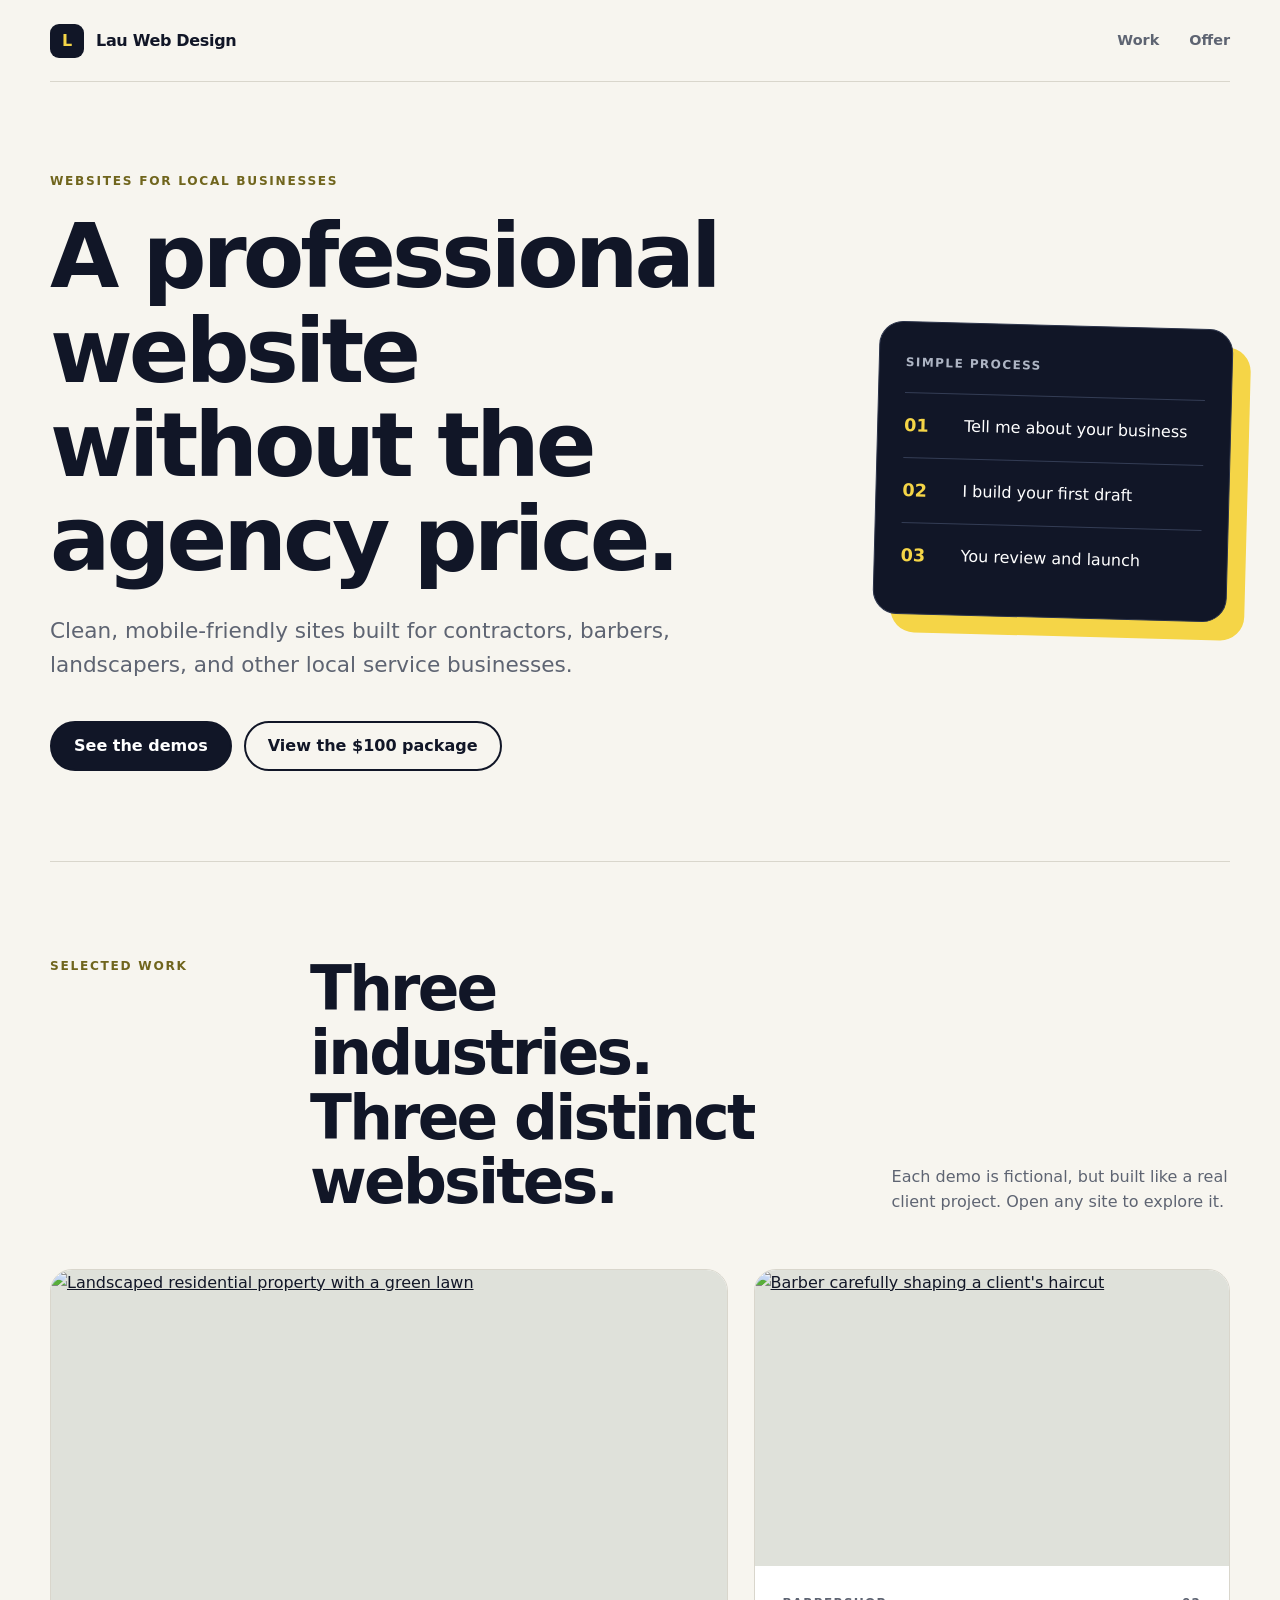
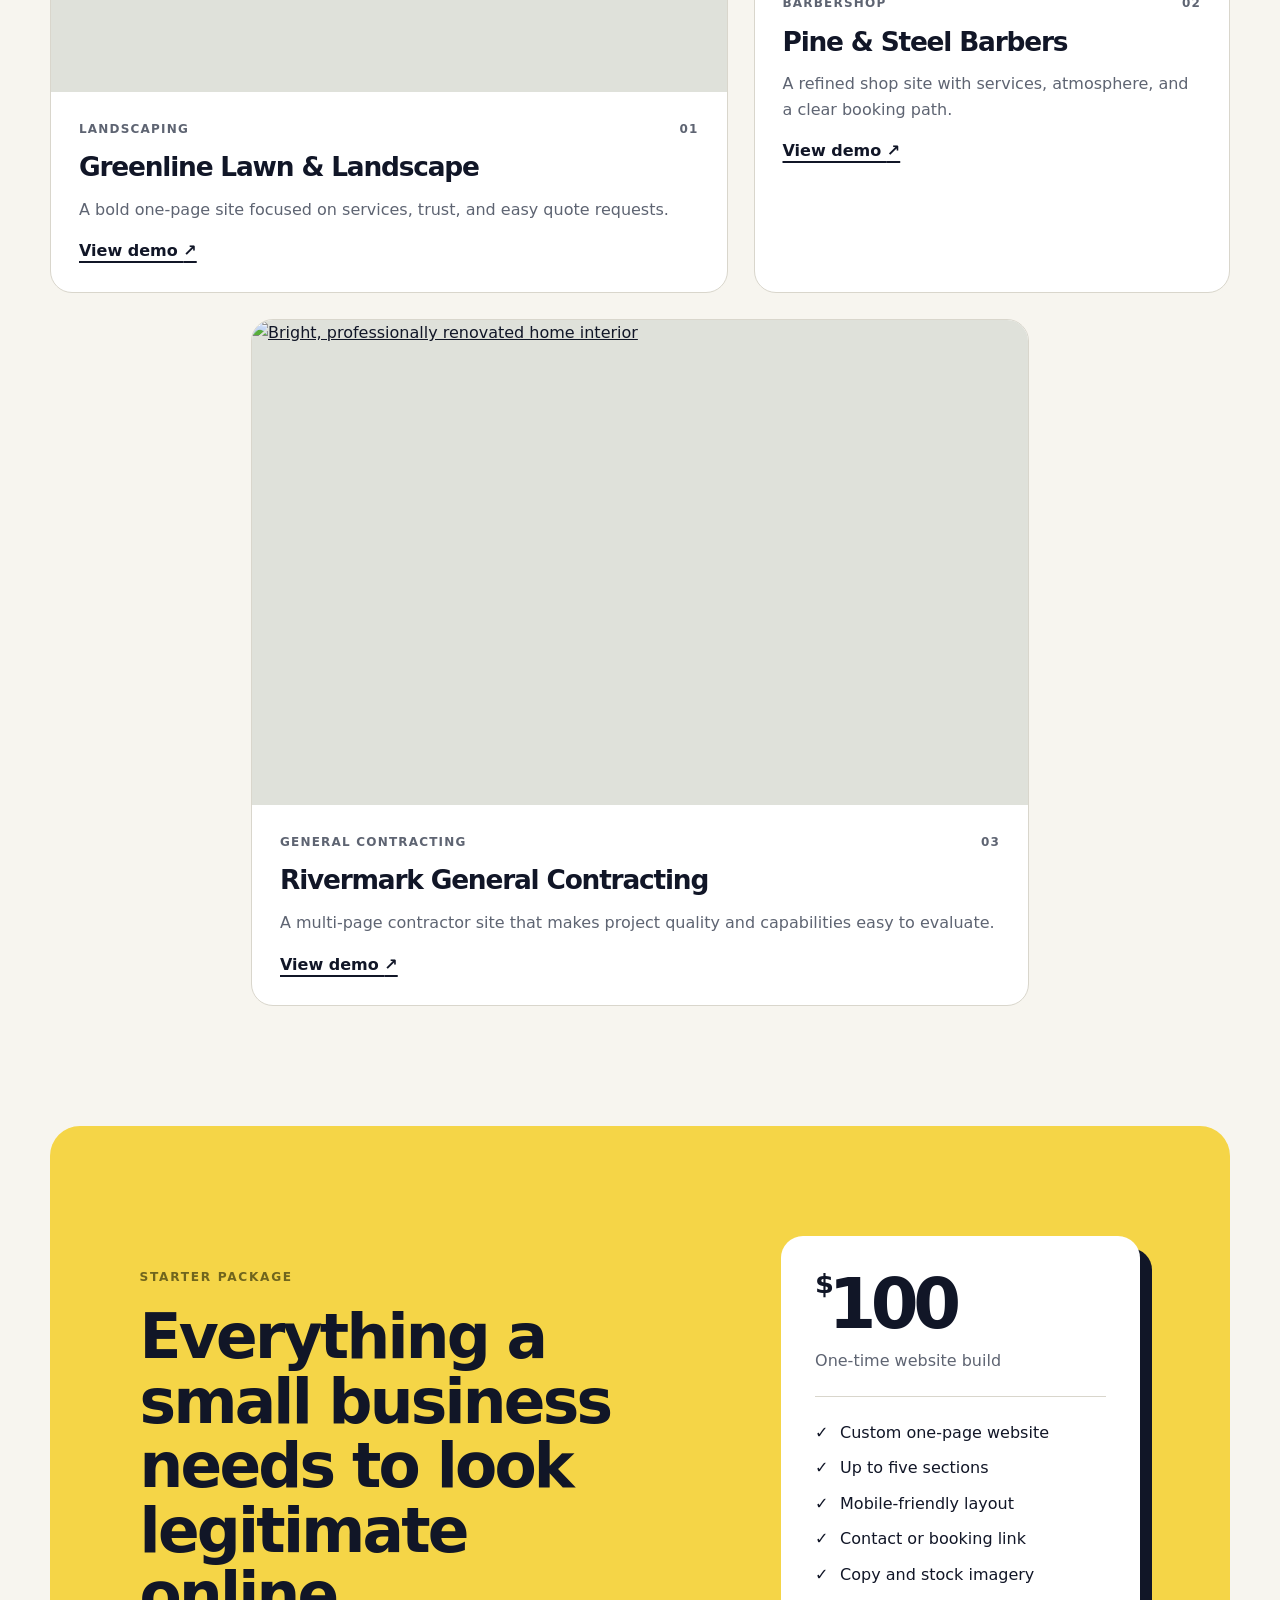
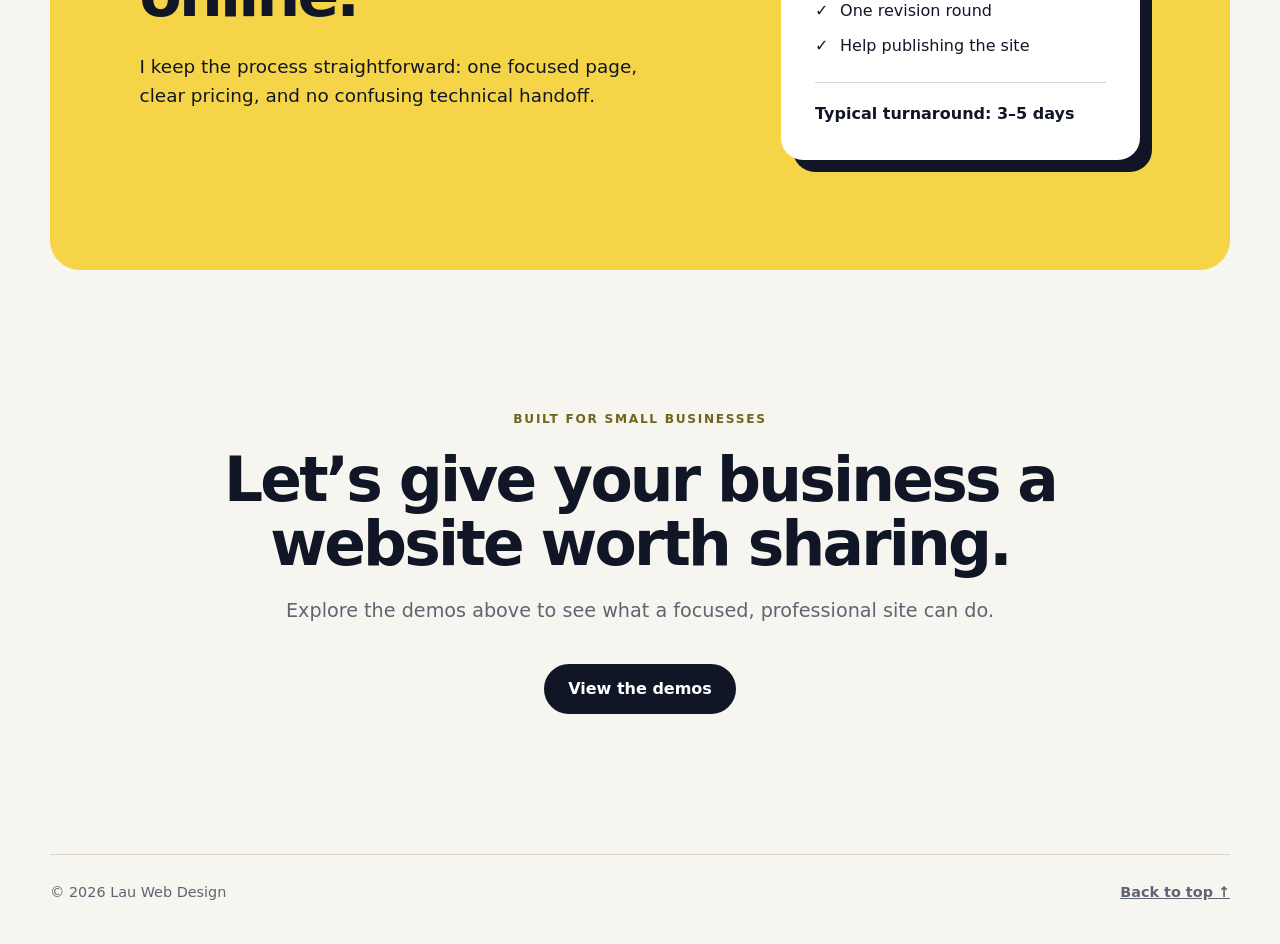
==== index.html @ 6df3958f "Add portfolio homepage" ====
<!doctype html>
<html lang="en">
<head>
  <meta charset="utf-8">
  <meta name="viewport" content="width=device-width, initial-scale=1">
  <meta name="description" content="Affordable, polished websites for local service businesses.">
  <title>Lau Web Design | Websites for Local Businesses</title>
  <link rel="icon" type="image/svg+xml" href="data:image/svg+xml,%3Csvg xmlns='http://www.w3.org/2000/svg' viewBox='0 0 64 64'%3E%3Crect width='64' height='64' rx='15' fill='%23111627'/%3E%3Cpath d='M18 14v36h28v-9H28V14z' fill='%23f5d547'/%3E%3C/svg%3E">
  <link rel="stylesheet" href="styles.css">
</head>
<body>
  <header class="site-header">
    <a class="brand" href="#top" aria-label="Lau Web Design home">
      <span class="brand-mark">L</span>
      <span>Lau Web Design</span>
    </a>
    <nav aria-label="Primary navigation">
      <a href="#work">Work</a>
      <a href="#offer">Offer</a>
    </nav>
  </header>

  <main id="top">
    <section class="hero" aria-labelledby="hero-title">
      <div class="hero-copy">
        <p class="eyebrow">Websites for local businesses</p>
        <h1 id="hero-title">A professional website without the agency price.</h1>
        <p class="hero-text">Clean, mobile-friendly sites built for contractors, barbers, landscapers, and other local service businesses.</p>
        <div class="hero-actions">
          <a class="button button-primary" href="#work">See the demos</a>
          <a class="button button-secondary" href="#offer">View the $100 package</a>
        </div>
      </div>
      <div class="hero-panel" aria-hidden="true">
        <span class="panel-label">Simple process</span>
        <ol>
          <li><strong>01</strong><span>Tell me about your business</span></li>
          <li><strong>02</strong><span>I build your first draft</span></li>
          <li><strong>03</strong><span>You review and launch</span></li>
        </ol>
      </div>
    </section>

    <section class="work" id="work" aria-labelledby="work-title">
      <div class="section-heading">
        <p class="eyebrow">Selected work</p>
        <h2 id="work-title">Three industries. Three distinct websites.</h2>
        <p>Each demo is fictional, but built like a real client project. Open any site to explore it.</p>
      </div>

      <div class="project-grid">
        <article class="project-card project-greenline">
          <a class="project-image" href="greenline/" aria-label="Open Greenline Lawn and Landscape demo">
            <img src="greenline/landscape.jpg" alt="Landscaped residential property with a green lawn">
          </a>
          <div class="project-body">
            <div><span class="project-type">Landscaping</span><span class="project-number">01</span></div>
            <h3>Greenline Lawn &amp; Landscape</h3>
            <p>A bold one-page site focused on services, trust, and easy quote requests.</p>
            <a class="text-link" href="greenline/">View demo <span aria-hidden="true">↗</span></a>
          </div>
        </article>

        <article class="project-card project-pine">
          <a class="project-image" href="pine-and-steel/" aria-label="Open Pine and Steel Barbers demo">
            <img src="pine-and-steel/hero-barber.jpg" alt="Barber carefully shaping a client's haircut">
          </a>
          <div class="project-body">
            <div><span class="project-type">Barbershop</span><span class="project-number">02</span></div>
            <h3>Pine &amp; Steel Barbers</h3>
            <p>A refined shop site with services, atmosphere, and a clear booking path.</p>
            <a class="text-link" href="pine-and-steel/">View demo <span aria-hidden="true">↗</span></a>
          </div>
        </article>

        <article class="project-card project-rivermark">
          <a class="project-image" href="rivermark/" aria-label="Open Rivermark General Contracting demo">
            <img src="rivermark/images/hero.jpg" alt="Bright, professionally renovated home interior">
          </a>
          <div class="project-body">
            <div><span class="project-type">General contracting</span><span class="project-number">03</span></div>
            <h3>Rivermark General Contracting</h3>
            <p>A multi-page contractor site that makes project quality and capabilities easy to evaluate.</p>
            <a class="text-link" href="rivermark/">View demo <span aria-hidden="true">↗</span></a>
          </div>
        </article>
      </div>
    </section>

    <section class="offer" id="offer" aria-labelledby="offer-title">
      <div class="offer-copy">
        <p class="eyebrow">Starter package</p>
        <h2 id="offer-title">Everything a small business needs to look legitimate online.</h2>
        <p>I keep the process straightforward: one focused page, clear pricing, and no confusing technical handoff.</p>
      </div>
      <div class="price-card">
        <div class="price"><span>$</span>100</div>
        <p class="price-note">One-time website build</p>
        <ul>
          <li>Custom one-page website</li>
          <li>Up to five sections</li>
          <li>Mobile-friendly layout</li>
          <li>Contact or booking link</li>
          <li>Copy and stock imagery</li>
          <li>One revision round</li>
          <li>Help publishing the site</li>
        </ul>
        <p class="timeline">Typical turnaround: 3–5 days</p>
      </div>
    </section>

    <section class="contact" aria-labelledby="contact-title">
      <p class="eyebrow">Built for small businesses</p>
      <h2 id="contact-title">Let’s give your business a website worth sharing.</h2>
      <p>Explore the demos above to see what a focused, professional site can do.</p>
      <a class="button button-contact" href="#work">View the demos</a>
    </section>
  </main>

  <footer>
    <span>© 2026 Lau Web Design</span>
    <a href="#top">Back to top ↑</a>
  </footer>
</body>
</html>
---- styles.css ----
:root {
  color-scheme: light;
  --ink: #111627;
  --paper: #f7f5ef;
  --white: #ffffff;
  --accent: #f5d547;
  --muted: #5e6472;
  --line: #d9d6cc;
}

* { box-sizing: border-box; }
html { scroll-behavior: smooth; }
body {
  margin: 0;
  background: var(--paper);
  color: var(--ink);
  font-family: Inter, ui-sans-serif, system-ui, -apple-system, BlinkMacSystemFont, "Segoe UI", sans-serif;
  font-size: 16px;
  line-height: 1.6;
}
a { color: inherit; }
img { display: block; width: 100%; }

.site-header,
main,
footer {
  width: min(1180px, calc(100% - 40px));
  margin-inline: auto;
}

.site-header {
  min-height: 82px;
  display: flex;
  align-items: center;
  justify-content: space-between;
  border-bottom: 1px solid var(--line);
}
.brand {
  display: inline-flex;
  align-items: center;
  gap: 12px;
  font-weight: 800;
  letter-spacing: -.02em;
  text-decoration: none;
}
.brand-mark {
  display: grid;
  width: 34px;
  height: 34px;
  place-items: center;
  border-radius: 9px;
  background: var(--ink);
  color: var(--accent);
}
nav { display: flex; gap: 30px; }
nav a {
  color: var(--muted);
  font-size: .9rem;
  font-weight: 700;
  text-decoration: none;
}
nav a:hover { color: var(--ink); }

.hero {
  min-height: 640px;
  display: grid;
  grid-template-columns: minmax(0, 1.35fr) minmax(310px, .65fr);
  align-items: center;
  gap: 7vw;
  padding: 90px 0;
}
.eyebrow {
  margin: 0 0 18px;
  color: #70651d;
  font-size: .76rem;
  font-weight: 900;
  letter-spacing: .14em;
  text-transform: uppercase;
}
h1, h2, h3 { margin: 0; line-height: 1.05; letter-spacing: -.045em; }
h1 { max-width: 820px; font-size: clamp(3.2rem, 7vw, 6.5rem); }
h2 { font-size: clamp(2.2rem, 4.8vw, 4.3rem); }
h3 { font-size: 1.65rem; }
.hero-text {
  max-width: 650px;
  margin: 28px 0 0;
  color: var(--muted);
  font-size: clamp(1.1rem, 1.7vw, 1.35rem);
}
.hero-actions { display: flex; flex-wrap: wrap; gap: 12px; margin-top: 38px; }
.button {
  display: inline-flex;
  min-height: 50px;
  align-items: center;
  justify-content: center;
  padding: 0 22px;
  border: 2px solid var(--ink);
  border-radius: 999px;
  font-weight: 800;
  text-decoration: none;
}
.button-primary { background: var(--ink); color: var(--white); }
.button-primary:hover { background: #252d43; }
.button-secondary:hover { background: var(--white); }
.hero-panel {
  padding: 26px;
  border: 1px solid #2b334a;
  border-radius: 24px;
  background: var(--ink);
  box-shadow: 18px 18px 0 var(--accent);
  color: var(--white);
  transform: rotate(1.5deg);
}
.panel-label { color: #aeb5c4; font-size: .75rem; font-weight: 800; letter-spacing: .12em; text-transform: uppercase; }
.hero-panel ol { margin: 18px 0 0; padding: 0; list-style: none; }
.hero-panel li { display: grid; grid-template-columns: 50px 1fr; align-items: center; gap: 10px; padding: 18px 0; border-top: 1px solid #343d55; }
.hero-panel strong { color: var(--accent); font-size: 1.1rem; }

.work { padding: 95px 0 120px; border-top: 1px solid var(--line); }
.section-heading { display: grid; grid-template-columns: .65fr 1.6fr 1fr; gap: 40px; align-items: end; margin-bottom: 54px; }
.section-heading .eyebrow { align-self: start; }
.section-heading p:last-child { margin: 0; color: var(--muted); }
.project-grid { display: grid; grid-template-columns: repeat(12, 1fr); gap: 26px; }
.project-card { overflow: hidden; border: 1px solid var(--line); border-radius: 22px; background: var(--white); }
.project-card:nth-child(1) { grid-column: span 7; }
.project-card:nth-child(2) { grid-column: span 5; }
.project-card:nth-child(3) { grid-column: 3 / span 8; }
.project-image { display: block; overflow: hidden; aspect-ratio: 16 / 10; background: #dfe1da; }
.project-image img { height: 100%; object-fit: cover; transition: transform .45s ease; }
.project-card:hover .project-image img { transform: scale(1.035); }
.project-body { padding: 28px; }
.project-body > div { display: flex; justify-content: space-between; margin-bottom: 14px; color: var(--muted); font-size: .75rem; font-weight: 800; letter-spacing: .1em; text-transform: uppercase; }
.project-body p { color: var(--muted); }
.text-link { font-weight: 850; text-decoration-thickness: 2px; text-underline-offset: 5px; }

.offer { display: grid; grid-template-columns: 1.2fr .8fr; gap: 8vw; align-items: center; padding: 110px 7vw; border-radius: 30px; background: var(--accent); }
.offer-copy p:last-child { max-width: 600px; margin-top: 24px; font-size: 1.15rem; }
.price-card { padding: 34px; border-radius: 22px; background: var(--white); box-shadow: 12px 12px 0 var(--ink); }
.price { font-size: 4.3rem; font-weight: 900; line-height: 1; letter-spacing: -.08em; }
.price span { font-size: 1.7rem; vertical-align: top; }
.price-note { margin: 9px 0 22px; color: var(--muted); }
.price-card ul { margin: 0; padding: 18px 0; border-block: 1px solid var(--line); list-style: none; }
.price-card li { position: relative; padding: 5px 0 5px 25px; }
.price-card li::before { position: absolute; left: 0; content: "✓"; font-weight: 900; }
.timeline { margin: 18px 0 0; font-weight: 800; }

.contact { max-width: 920px; margin: 0 auto; padding: 140px 0; text-align: center; }
.contact p:not(.eyebrow) { color: var(--muted); font-size: 1.2rem; }
.button-contact { margin-top: 18px; background: var(--ink); color: var(--white); }
.button-contact:hover { background: #252d43; }

footer { display: flex; justify-content: space-between; padding: 26px 0 40px; border-top: 1px solid var(--line); color: var(--muted); font-size: .9rem; }
footer a { font-weight: 750; }

@media (max-width: 840px) {
  .hero { min-height: auto; grid-template-columns: 1fr; padding: 70px 0 100px; }
  .hero-panel { max-width: 520px; }
  .section-heading { grid-template-columns: 1fr; gap: 18px; }
  .project-card:nth-child(n) { grid-column: span 12; }
  .offer { grid-template-columns: 1fr; padding: 70px 30px; }
}

@media (max-width: 560px) {
  .site-header, main, footer { width: min(100% - 28px, 1180px); }
  .site-header { min-height: 70px; }
  nav { gap: 14px; }
  nav a:nth-child(2) { display: none; }
  h1 { font-size: clamp(2.9rem, 15vw, 4.5rem); }
  .hero { gap: 55px; padding-top: 56px; }
  .hero-panel { box-shadow: 9px 9px 0 var(--accent); }
  .work { padding-block: 80px; }
  .project-body { padding: 22px; }
  .offer { margin-inline: -2px; padding: 58px 20px; border-radius: 20px; }
  .price-card { padding: 26px 22px; box-shadow: 7px 7px 0 var(--ink); }
  .contact { padding-block: 100px; }
}

@media (prefers-reduced-motion: reduce) {
  html { scroll-behavior: auto; }
  .project-image img { transition: none; }
}
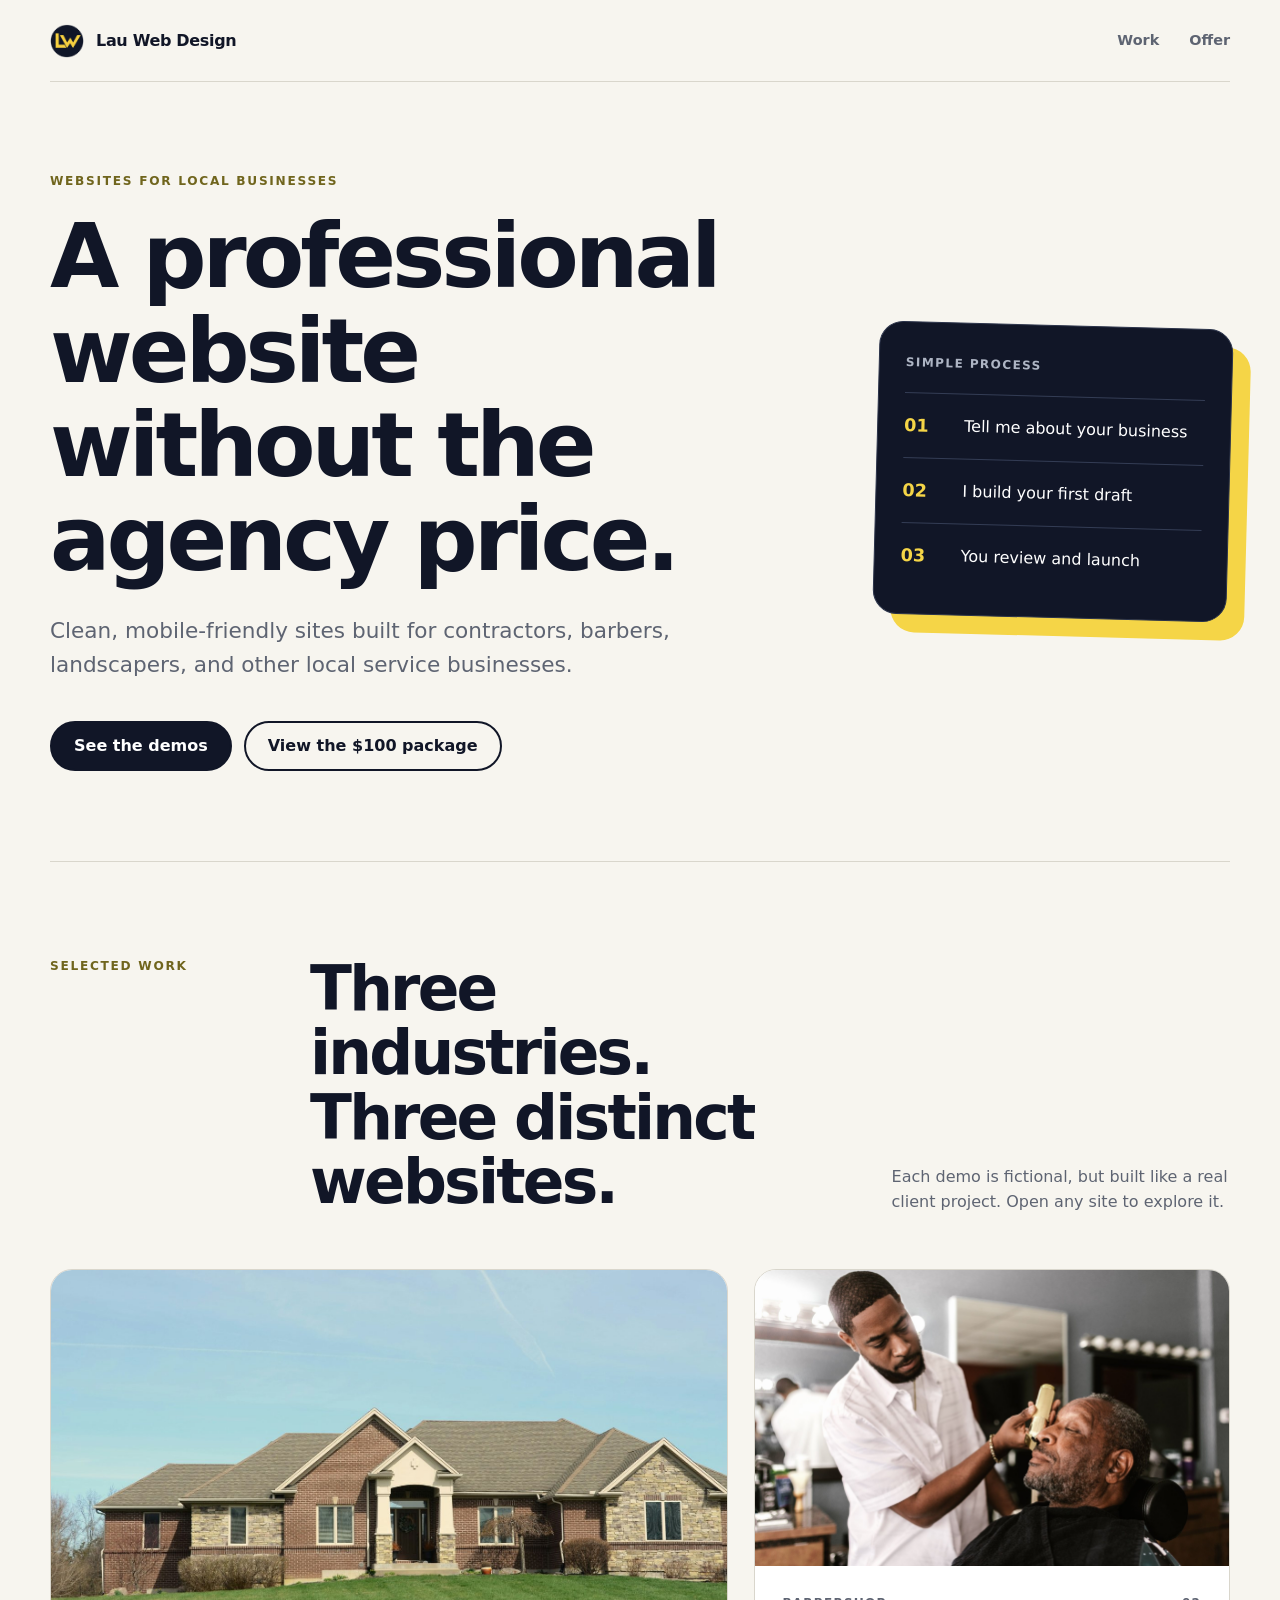
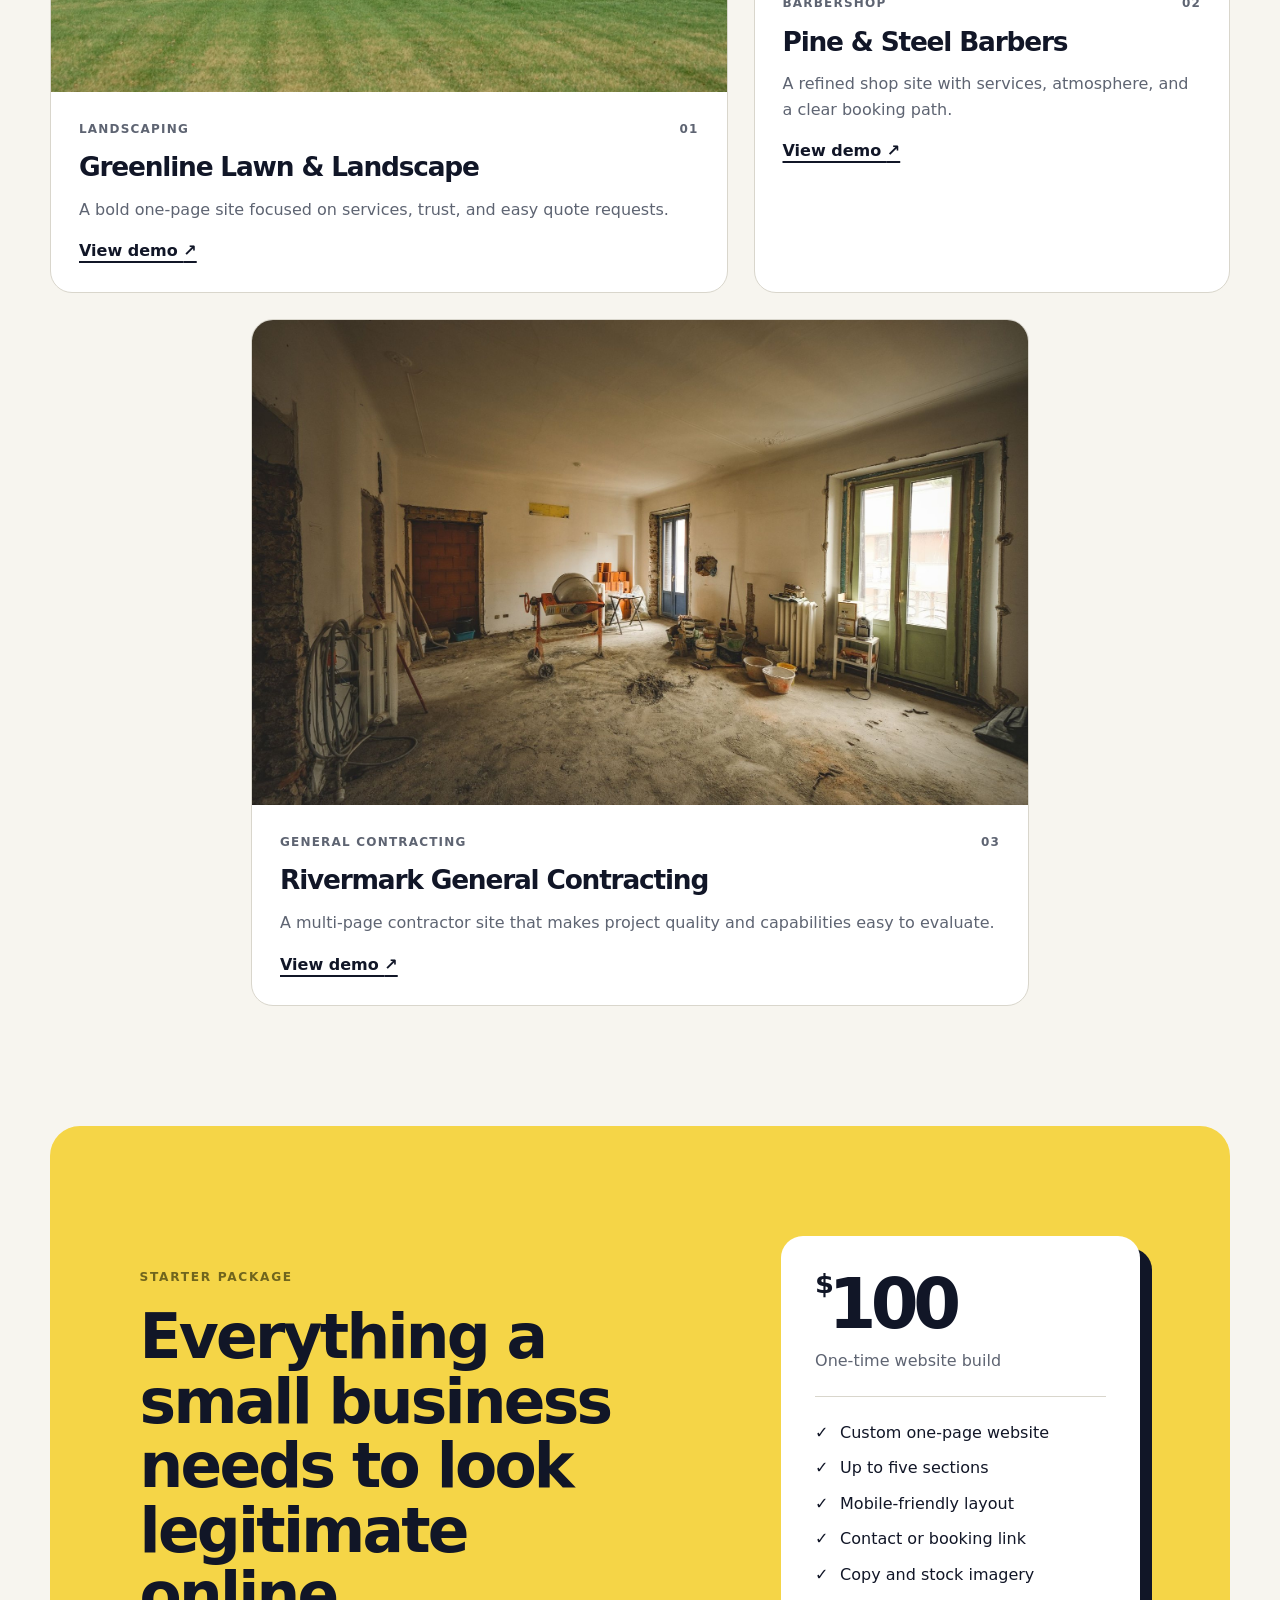
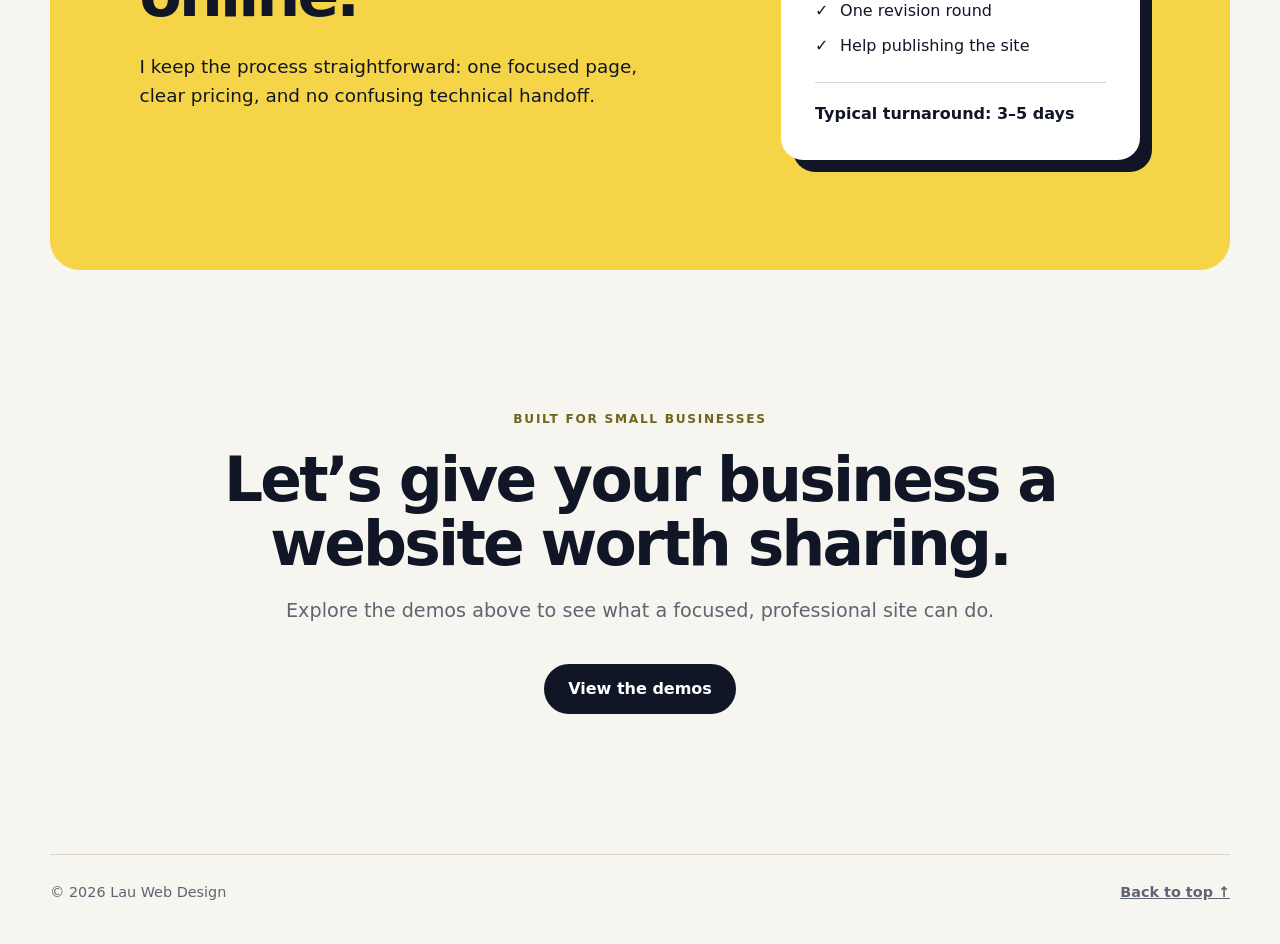
==== commit 47351fb6: "Add Lau Web Design logo" ====
--- a/index.html
+++ b/index.html
@@ -5,13 +5,13 @@
   <meta name="viewport" content="width=device-width, initial-scale=1">
   <meta name="description" content="Affordable, polished websites for local service businesses.">
   <title>Lau Web Design | Websites for Local Businesses</title>
-  <link rel="icon" type="image/svg+xml" href="data:image/svg+xml,%3Csvg xmlns='http://www.w3.org/2000/svg' viewBox='0 0 64 64'%3E%3Crect width='64' height='64' rx='15' fill='%23111627'/%3E%3Cpath d='M18 14v36h28v-9H28V14z' fill='%23f5d547'/%3E%3C/svg%3E">
+  <link rel="icon" type="image/png" href="lau-web-design-logo.png">
   <link rel="stylesheet" href="styles.css">
 </head>
 <body>
   <header class="site-header">
     <a class="brand" href="#top" aria-label="Lau Web Design home">
-      <span class="brand-mark">L</span>
+      <img class="brand-mark" src="lau-web-design-logo.png" alt="">
       <span>Lau Web Design</span>
     </a>
     <nav aria-label="Primary navigation">
--- a/styles.css
+++ b/styles.css
@@ -44,13 +44,10 @@
   text-decoration: none;
 }
 .brand-mark {
-  display: grid;
   width: 34px;
   height: 34px;
-  place-items: center;
-  border-radius: 9px;
-  background: var(--ink);
-  color: var(--accent);
+  border-radius: 50%;
+  object-fit: cover;
 }
 nav { display: flex; gap: 30px; }
 nav a {
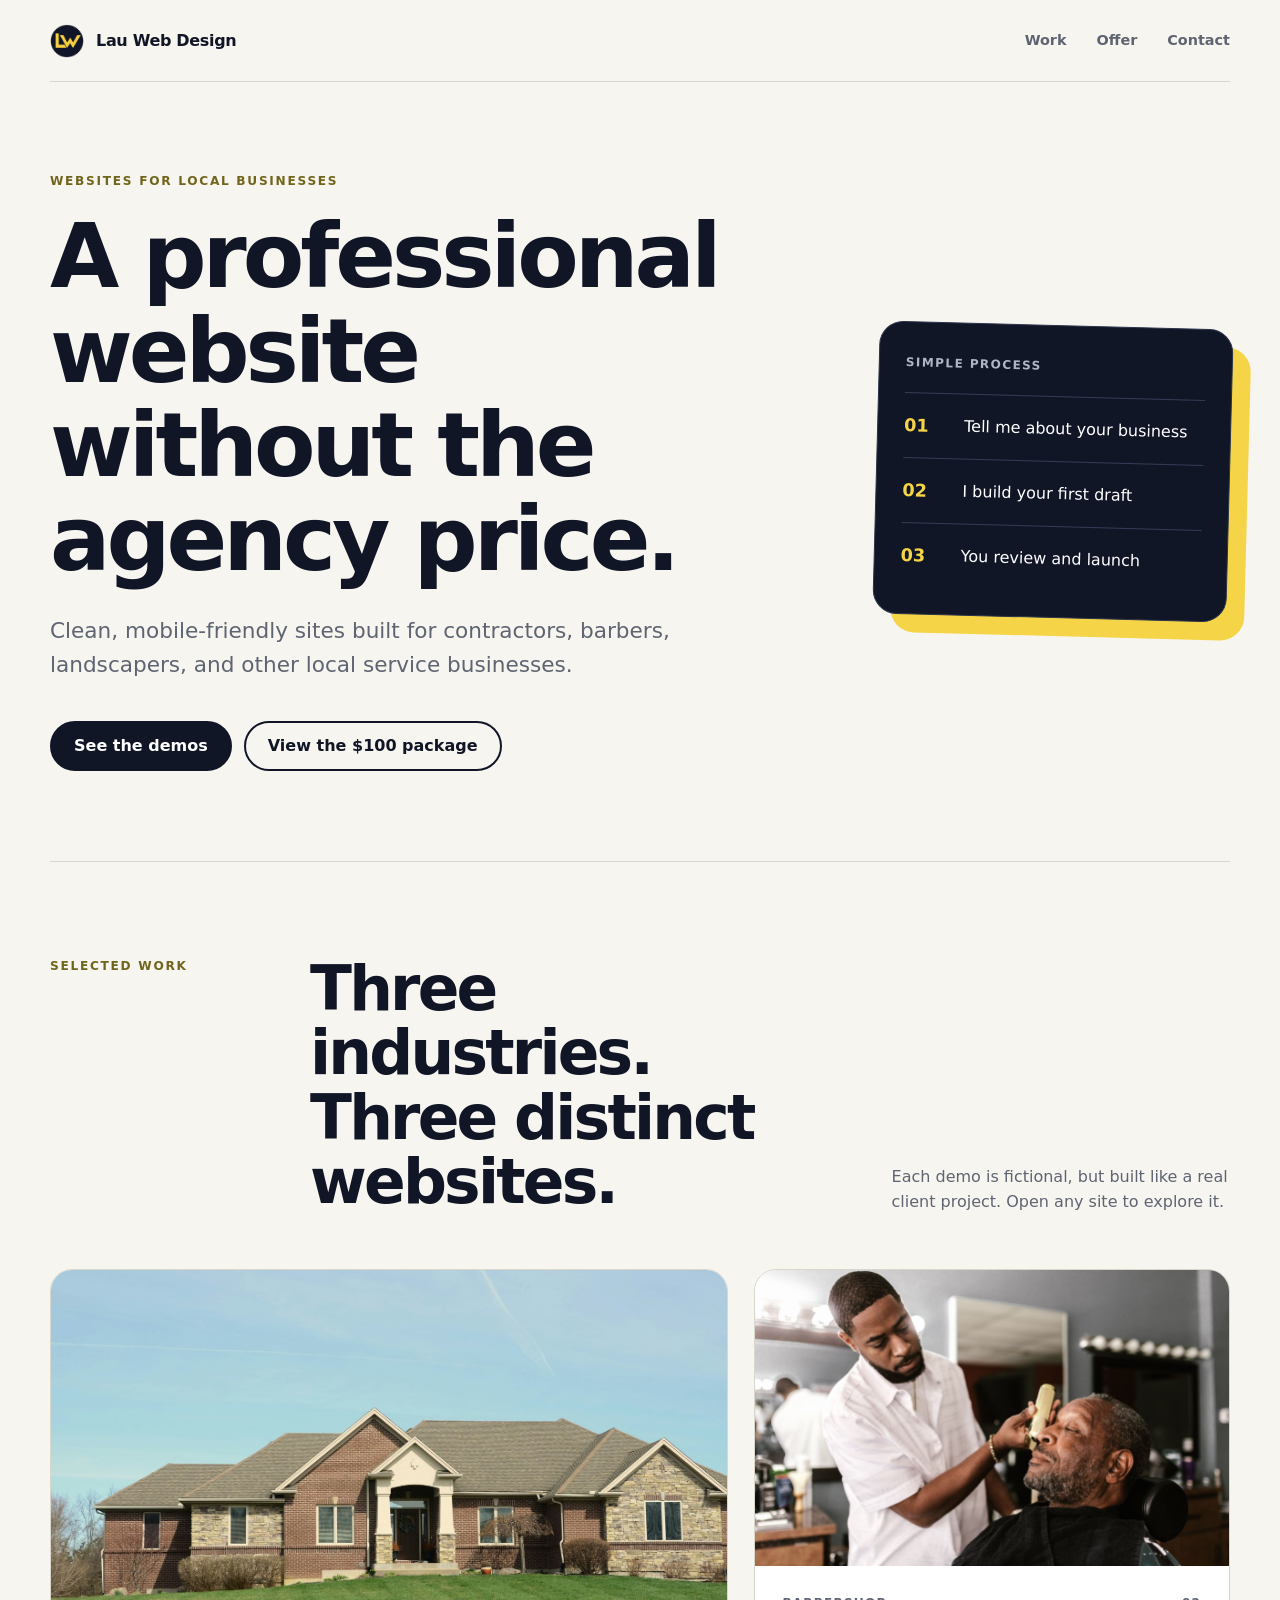
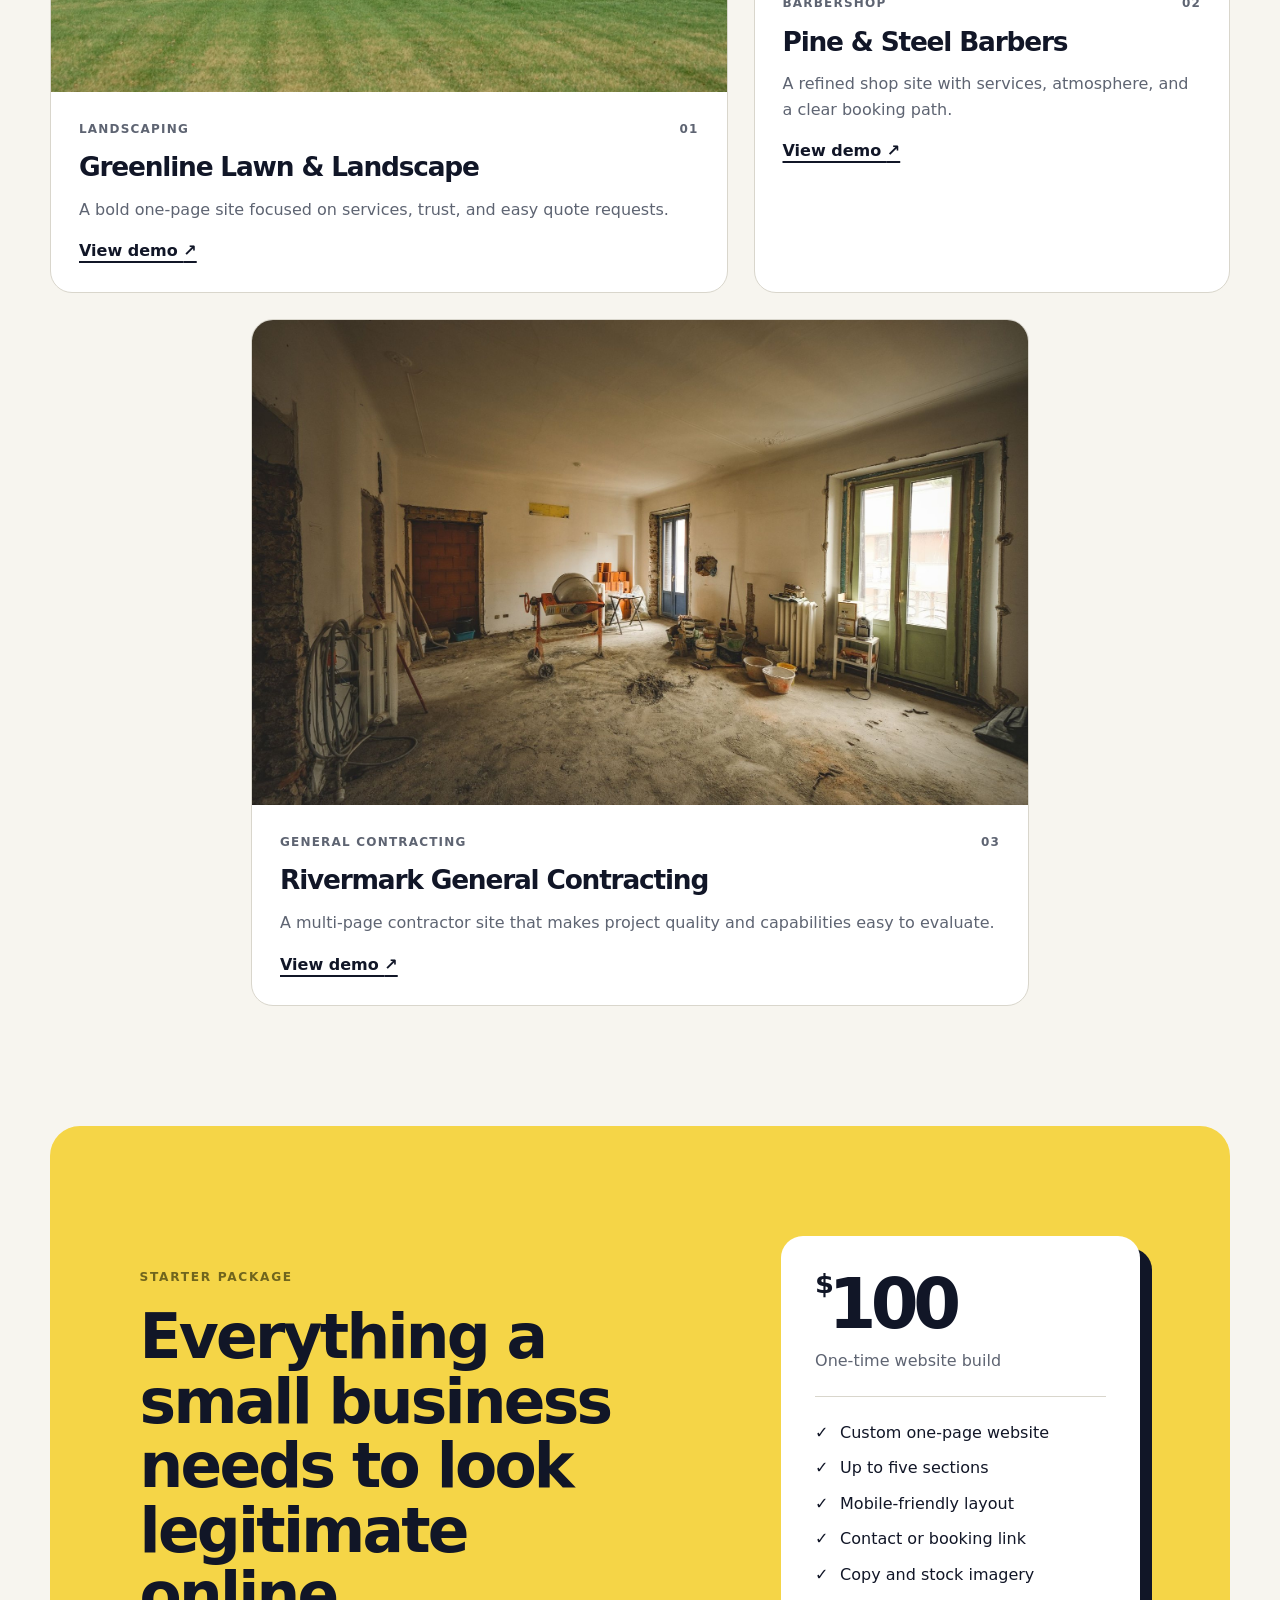
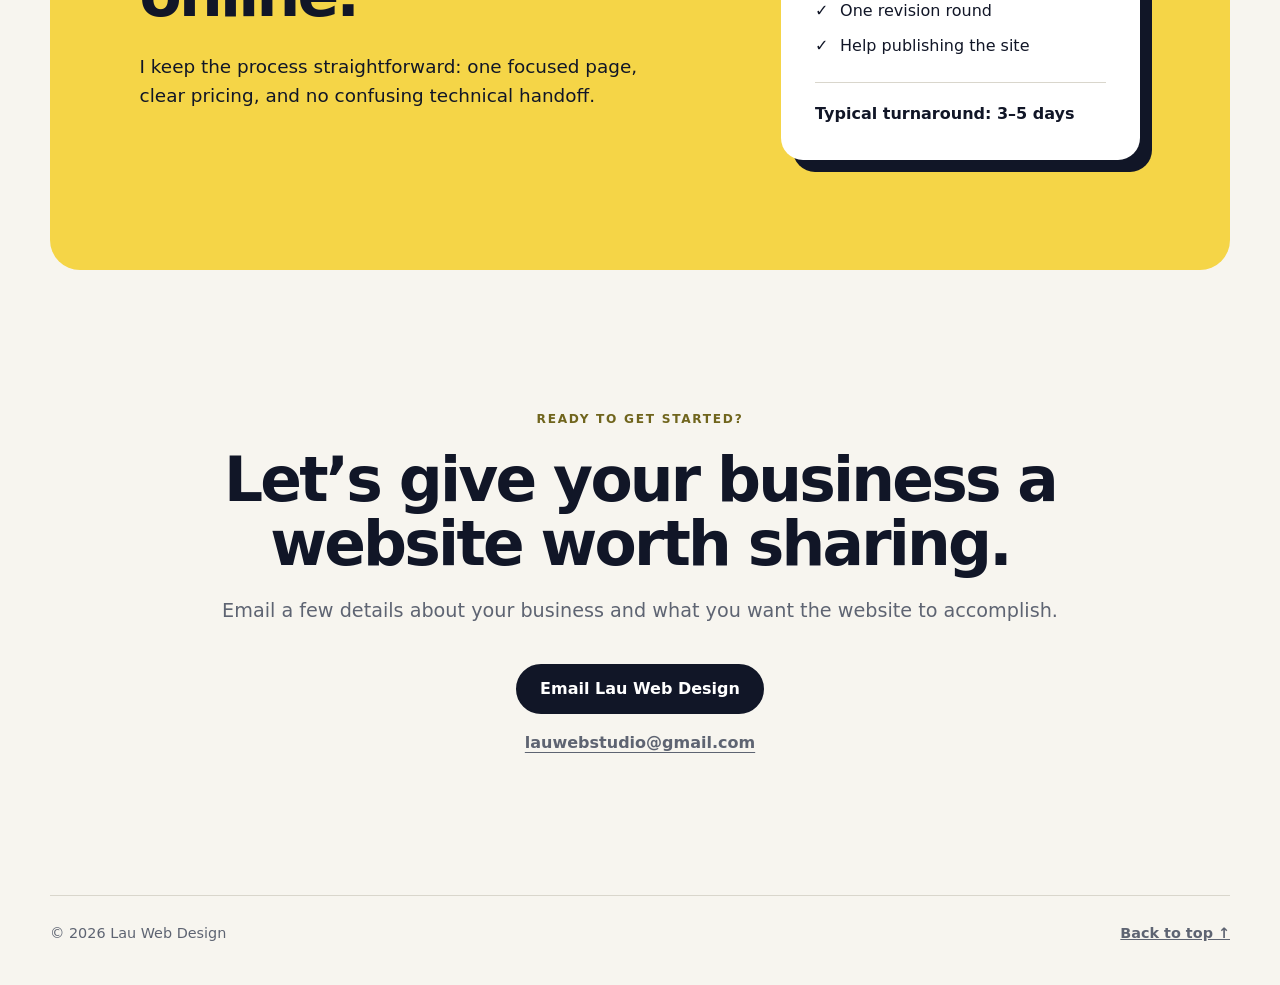
==== commit 7f708512: "Add business contact email" ====
--- a/index.html
+++ b/index.html
@@ -17,6 +17,7 @@
     <nav aria-label="Primary navigation">
       <a href="#work">Work</a>
       <a href="#offer">Offer</a>
+      <a href="#contact">Contact</a>
     </nav>
   </header>
 
@@ -109,11 +110,12 @@
       </div>
     </section>
 
-    <section class="contact" aria-labelledby="contact-title">
-      <p class="eyebrow">Built for small businesses</p>
+    <section class="contact" id="contact" aria-labelledby="contact-title">
+      <p class="eyebrow">Ready to get started?</p>
       <h2 id="contact-title">Let’s give your business a website worth sharing.</h2>
-      <p>Explore the demos above to see what a focused, professional site can do.</p>
-      <a class="button button-contact" href="#work">View the demos</a>
+      <p>Email a few details about your business and what you want the website to accomplish.</p>
+      <a class="button button-contact" href="mailto:lauwebstudio@gmail.com?subject=Website%20inquiry">Email Lau Web Design</a>
+      <a class="contact-email" href="mailto:lauwebstudio@gmail.com">lauwebstudio@gmail.com</a>
     </section>
   </main>
 
--- a/styles.css
+++ b/styles.css
@@ -145,6 +145,7 @@
 .contact p:not(.eyebrow) { color: var(--muted); font-size: 1.2rem; }
 .button-contact { margin-top: 18px; background: var(--ink); color: var(--white); }
 .button-contact:hover { background: #252d43; }
+.contact-email { display: block; width: fit-content; margin: 16px auto 0; color: var(--muted); font-weight: 750; text-underline-offset: 4px; }
 
 footer { display: flex; justify-content: space-between; padding: 26px 0 40px; border-top: 1px solid var(--line); color: var(--muted); font-size: .9rem; }
 footer a { font-weight: 750; }
